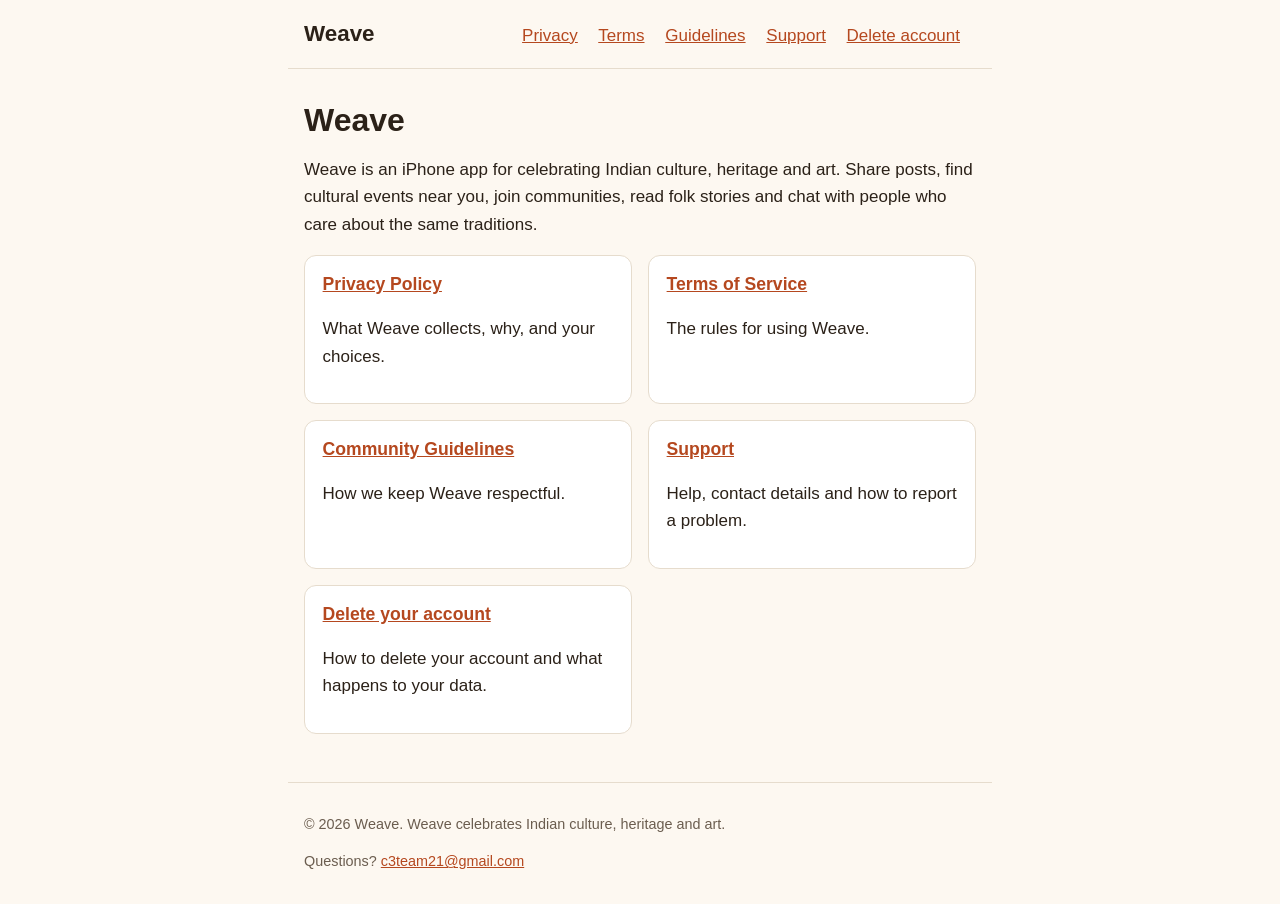
==== index.html @ c5b56bae "chore: publish Weave site" ====
<!doctype html>
<html lang="en">
<head>
<meta charset="utf-8">
<meta name="viewport" content="width=device-width, initial-scale=1">
<title>Weave | Weave</title>
<meta name="description" content="Weave connects people around Indian culture, heritage and art.">
<link rel="stylesheet" href="style.css">
</head>
<body>
<header class="site">
  <a class="brand" href="index.html">Weave</a>
  <nav aria-label="Main">
    <a href="privacy.html">Privacy</a>
    <a href="terms.html">Terms</a>
    <a href="community-guidelines.html">Guidelines</a>
    <a href="support.html">Support</a>
    <a href="delete-account.html">Delete account</a>
  </nav>
</header>
<main>
<h1>Weave</h1>
<p>Weave is an iPhone app for celebrating Indian culture, heritage and art. Share posts, find cultural events near you, join communities, read folk stories and chat with people who care about the same traditions.</p>
<div class="cards">
  <section class="card"><h2><a href="privacy.html">Privacy Policy</a></h2><p>What Weave collects, why, and your choices.</p></section>
  <section class="card"><h2><a href="terms.html">Terms of Service</a></h2><p>The rules for using Weave.</p></section>
  <section class="card"><h2><a href="community-guidelines.html">Community Guidelines</a></h2><p>How we keep Weave respectful.</p></section>
  <section class="card"><h2><a href="support.html">Support</a></h2><p>Help, contact details and how to report a problem.</p></section>
  <section class="card"><h2><a href="delete-account.html">Delete your account</a></h2><p>How to delete your account and what happens to your data.</p></section>
</div>
</main>
<footer class="site">
  <p>&copy; 2026 Weave. Weave celebrates Indian culture, heritage and art.</p>
  <p>Questions? <a href="mailto:c3team21@gmail.com">c3team21@gmail.com</a></p>
</footer>
</body>
</html>
---- style.css ----
/* Weave static site: plain CSS, no build step. */
:root {
  --bg: #fdf8f1;
  --surface: #ffffff;
  --text: #2b2118;
  --muted: #6b5d4f;
  --accent: #b5481f;
  --border: #e6dccd;
}

@media (prefers-color-scheme: dark) {
  :root {
    --bg: #1b1612;
    --surface: #251e18;
    --text: #f3ebe0;
    --muted: #b9ab9a;
    --accent: #f08a5d;
    --border: #3a3027;
  }
}

* { box-sizing: border-box; }

body {
  margin: 0;
  background: var(--bg);
  color: var(--text);
  font: 17px/1.6 -apple-system, BlinkMacSystemFont, "Segoe UI", Roboto, Helvetica, Arial, sans-serif;
}

a { color: var(--accent); }

header.site, footer.site {
  max-width: 44rem;
  margin: 0 auto;
  padding: 1rem;
}

header.site {
  display: flex;
  flex-wrap: wrap;
  gap: 0.5rem 1.25rem;
  align-items: baseline;
  justify-content: space-between;
  border-bottom: 1px solid var(--border);
}

header.site .brand {
  font-size: 1.4rem;
  font-weight: 700;
  color: var(--text);
  text-decoration: none;
}

nav a { margin-right: 1rem; white-space: nowrap; }

main {
  max-width: 44rem;
  margin: 0 auto;
  padding: 1.5rem 1rem 2rem;
}

h1 { font-size: 2rem; line-height: 1.2; margin: 0.5rem 0; }
h2 { font-size: 1.3rem; margin: 2rem 0 0.5rem; }
h3 { font-size: 1.05rem; margin: 1.25rem 0 0.25rem; }

.updated, footer.site { color: var(--muted); font-size: 0.9rem; }

ul, ol { padding-left: 1.4rem; }
li { margin: 0.35rem 0; }

.card {
  background: var(--surface);
  border: 1px solid var(--border);
  border-radius: 12px;
  padding: 0.25rem 1.1rem 1rem;
  margin: 1.25rem 0;
}

.cards { display: grid; gap: 1rem; grid-template-columns: repeat(auto-fit, minmax(14rem, 1fr)); }
.cards .card { margin: 0; padding-top: 0.9rem; }
.cards h2 { margin-top: 0; font-size: 1.1rem; }

.note {
  border-left: 4px solid var(--accent);
  background: var(--surface);
  padding: 0.6rem 1rem;
  border-radius: 0 8px 8px 0;
}

details { border-bottom: 1px solid var(--border); padding: 0.6rem 0; }
summary { cursor: pointer; font-weight: 600; }
details p { margin: 0.5rem 0 0; }

footer.site { border-top: 1px solid var(--border); margin-top: 1rem; }
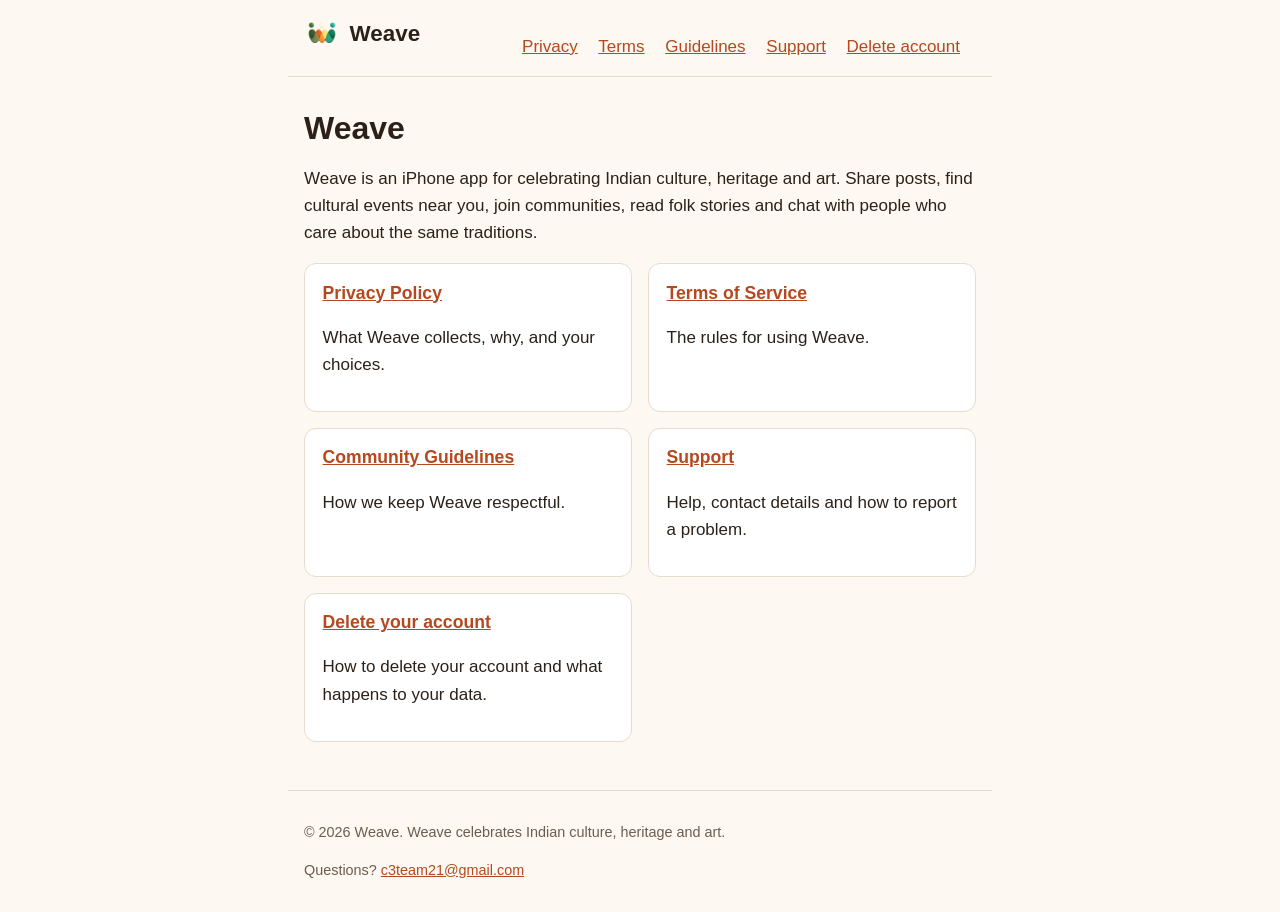
==== commit 302d7cc2: "feat(site): add Weave logo as favicon and header image" ====
--- a/index.html
+++ b/index.html
@@ -5,11 +5,13 @@
 <meta name="viewport" content="width=device-width, initial-scale=1">
 <title>Weave | Weave</title>
 <meta name="description" content="Weave connects people around Indian culture, heritage and art.">
+<link rel="icon" type="image/png" href="logo.png">
+<link rel="apple-touch-icon" href="logo.png">
 <link rel="stylesheet" href="style.css">
 </head>
 <body>
 <header class="site">
-  <a class="brand" href="index.html">Weave</a>
+  <a class="brand" href="index.html"><img src="logo.png" alt="" width="36" height="36">Weave</a>
   <nav aria-label="Main">
     <a href="privacy.html">Privacy</a>
     <a href="terms.html">Terms</a>
--- a/style.css
+++ b/style.css
@@ -46,11 +46,16 @@
 }
 
 header.site .brand {
+  display: inline-flex;
+  align-items: center;
+  gap: 0.6rem;
   font-size: 1.4rem;
   font-weight: 700;
   color: var(--text);
   text-decoration: none;
 }
+
+header.site .brand img { border-radius: 8px; }
 
 nav a { margin-right: 1rem; white-space: nowrap; }
 
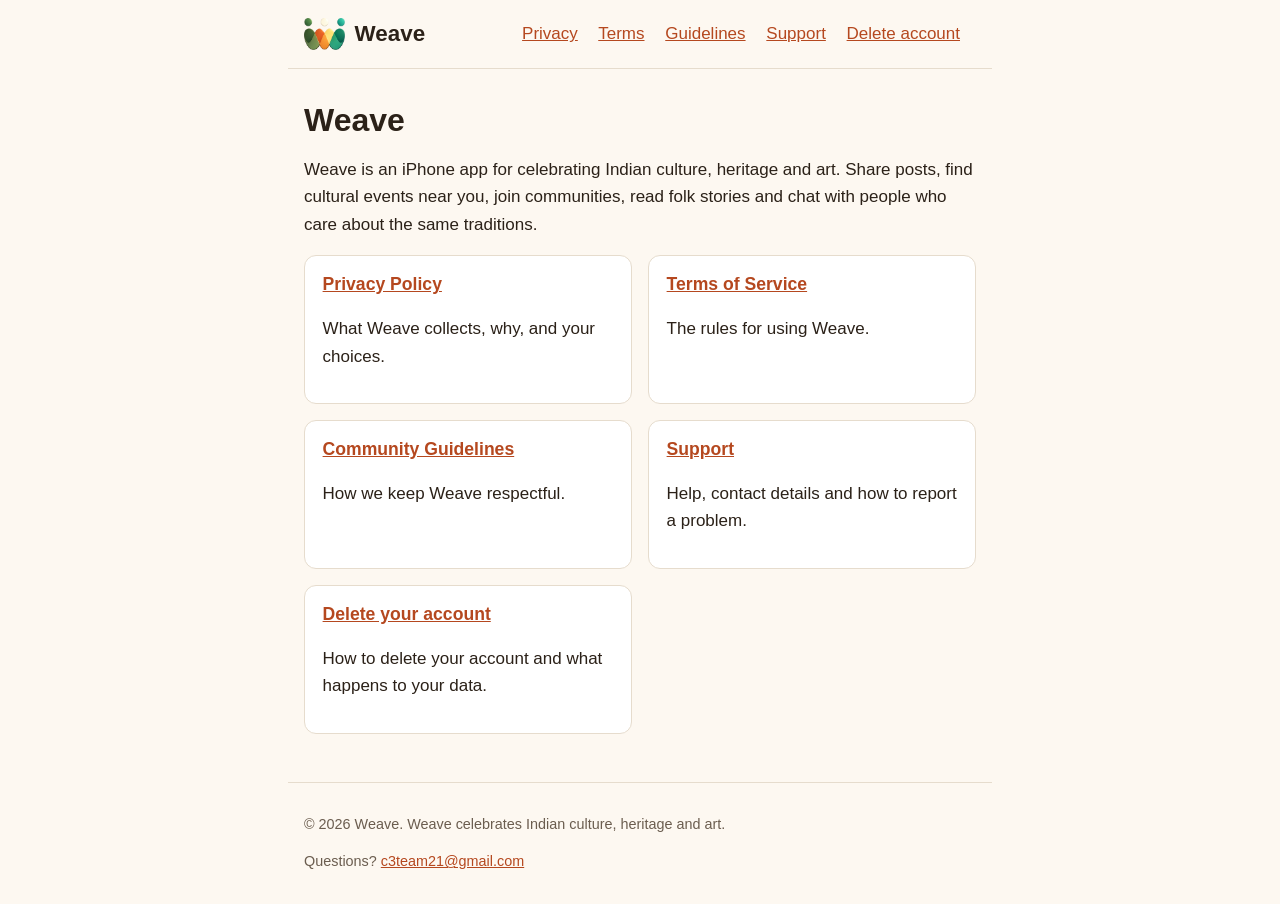
==== commit 1c2edbc6: "fix(site): align header logo with the Weave wordmark" ====
--- a/index.html
+++ b/index.html
@@ -5,13 +5,13 @@
 <meta name="viewport" content="width=device-width, initial-scale=1">
 <title>Weave | Weave</title>
 <meta name="description" content="Weave connects people around Indian culture, heritage and art.">
-<link rel="icon" type="image/png" href="logo.png">
-<link rel="apple-touch-icon" href="logo.png">
-<link rel="stylesheet" href="style.css">
+<link rel="icon" type="image/png" href="favicon.png">
+<link rel="apple-touch-icon" href="favicon.png">
+<link rel="stylesheet" href="style.css?v=2">
 </head>
 <body>
 <header class="site">
-  <a class="brand" href="index.html"><img src="logo.png" alt="" width="36" height="36">Weave</a>
+  <a class="brand" href="index.html"><img src="logo.png" alt="" height="32">Weave</a>
   <nav aria-label="Main">
     <a href="privacy.html">Privacy</a>
     <a href="terms.html">Terms</a>
--- a/style.css
+++ b/style.css
@@ -40,7 +40,7 @@
   display: flex;
   flex-wrap: wrap;
   gap: 0.5rem 1.25rem;
-  align-items: baseline;
+  align-items: center;
   justify-content: space-between;
   border-bottom: 1px solid var(--border);
 }
@@ -55,7 +55,7 @@
   text-decoration: none;
 }
 
-header.site .brand img { border-radius: 8px; }
+header.site .brand img { display: block; height: 32px; width: auto; }
 
 nav a { margin-right: 1rem; white-space: nowrap; }
 
